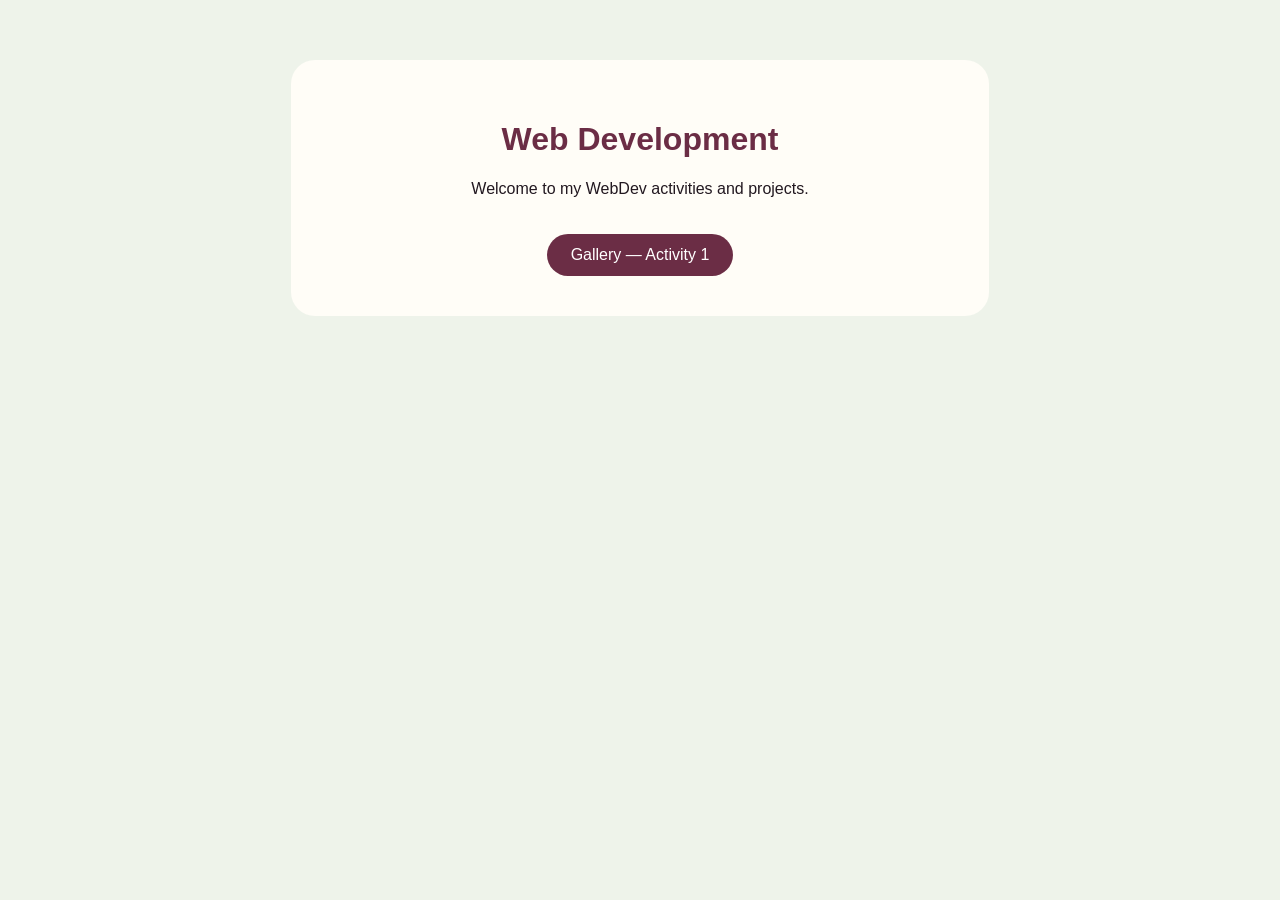
==== index.html @ afe8e435 "Add WebDev homepage" ====
<!DOCTYPE html>
<html lang="en">
<head>
  <meta charset="UTF-8">
  <meta name="viewport" content="width=device-width, initial-scale=1.0">
  <title>WebDev | Arline's Activities</title>
  <style>
    body {
      margin: 0;
      padding: 60px 20px;
      font-family: Arial, sans-serif;
      text-align: center;
      background: #eef3ea;
      color: #221820;
    }

    main {
      max-width: 650px;
      margin: auto;
      padding: 40px 24px;
      border-radius: 24px;
      background: #fffdf7;
    }

    h1 { color: #6b2d45; }

    a {
      display: inline-block;
      margin-top: 20px;
      padding: 12px 24px;
      background: #6b2d45;
      color: white;
      text-decoration: none;
      border-radius: 24px;
    }
  </style>
</head>
<body>
  <main>
    <h1>Web Development</h1>
    <p>Welcome to my WebDev activities and projects.</p>
    <a href="/WebDev/activity1/">Gallery — Activity 1</a>
  </main>
</body>
</html>
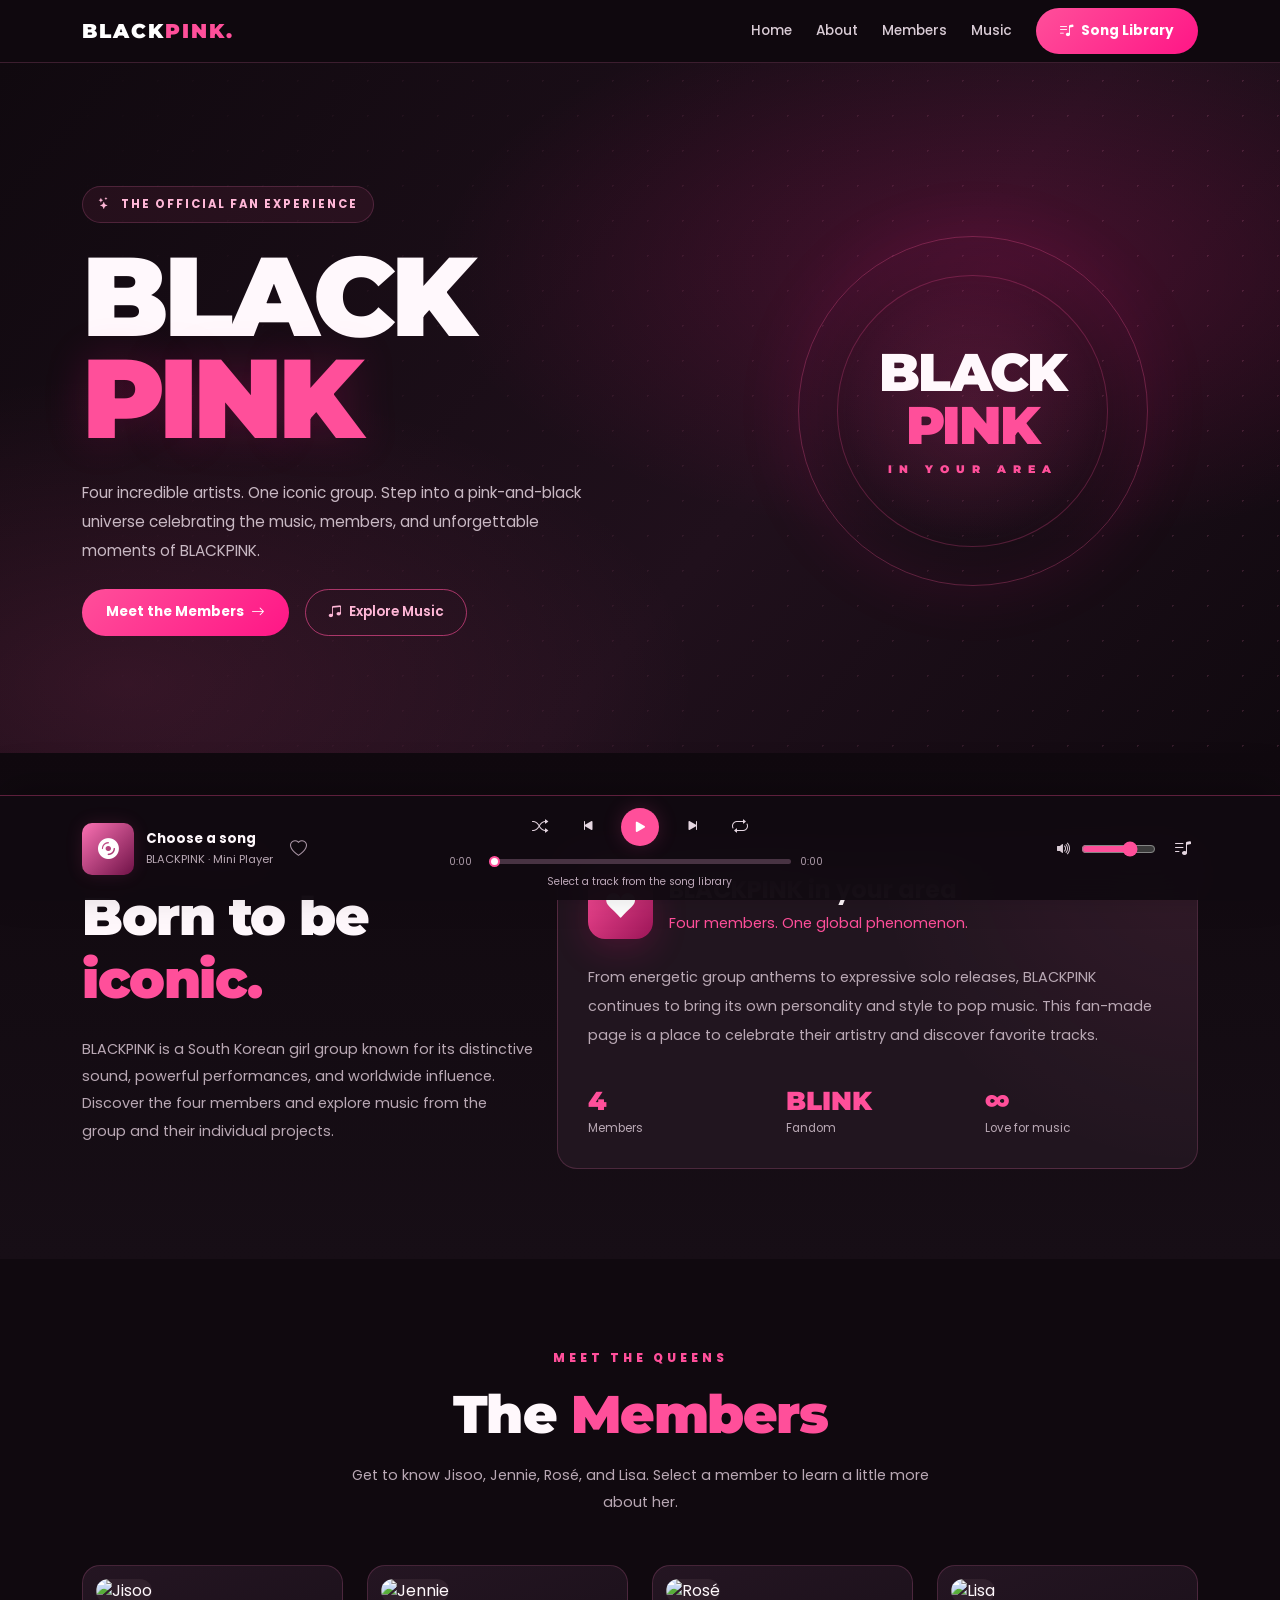
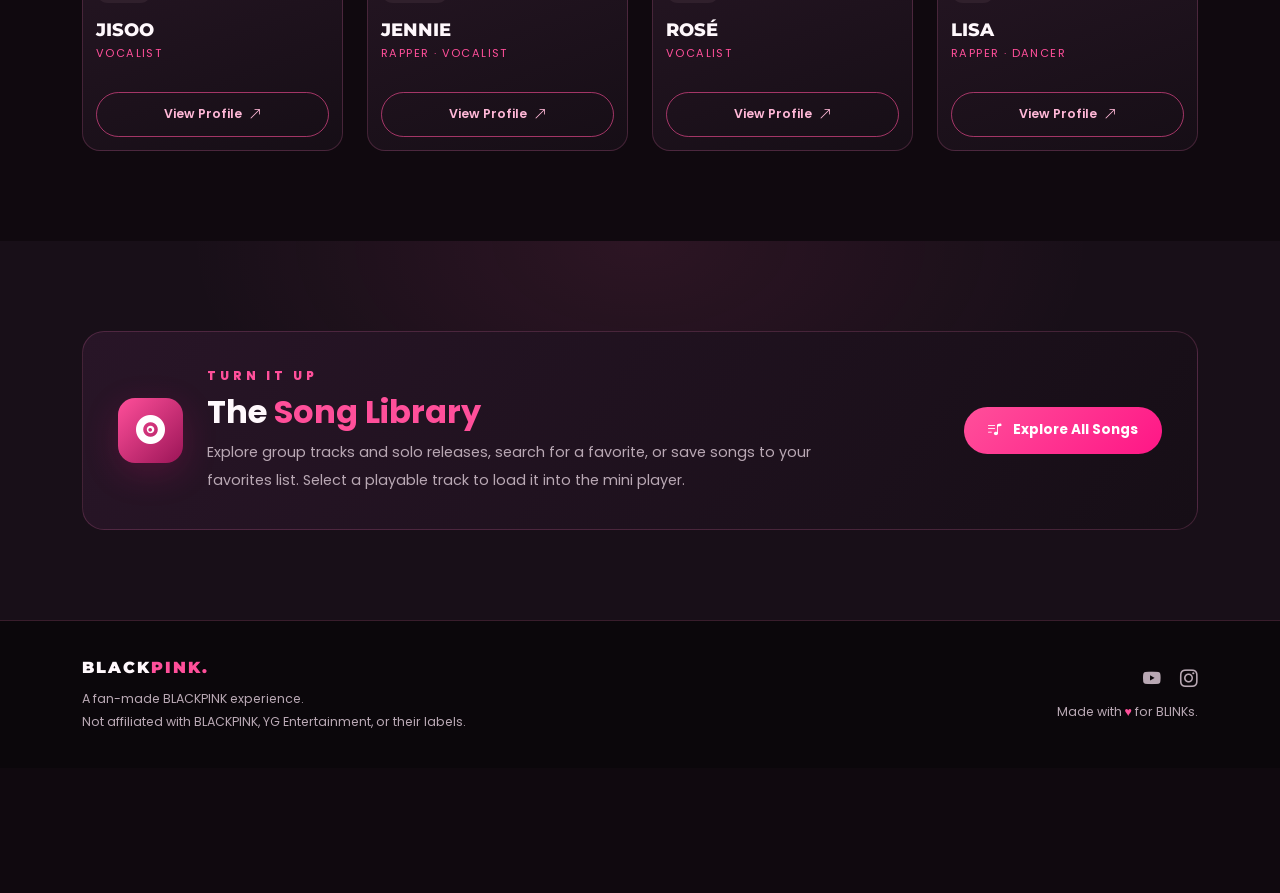
==== commit 106e6a6a: "Upgrade BLACKPINK Activity 2 webpage" ====
--- a/index.html
+++ b/index.html
@@ -3,44 +3,2359 @@
 <html lang="en">
 <head>
   <meta charset="UTF-8">
-  <meta name="viewport" content="width=device-width, initial-scale=1.0">
-  <title>WebDev | Arline's Activities</title>
+  <meta name="viewport" content="width=device-width, initial-scale=1">
+  <meta name="theme-color" content="#10090f">
+
+  <title>BLACKPINK | Born Pink Universe</title>
+
+  <!-- Bootstrap -->
+  <link
+    href="https://cdn.jsdelivr.net/npm/bootstrap@5.3.3/dist/css/bootstrap.min.css"
+    rel="stylesheet"
+  >
+
+  <!-- Bootstrap Icons -->
+  <link
+    href="https://cdn.jsdelivr.net/npm/bootstrap-icons@1.11.3/font/bootstrap-icons.min.css"
+    rel="stylesheet"
+  >
+
+  <!-- Google Fonts -->
+  <link rel="preconnect" href="https://fonts.googleapis.com">
+  <link rel="preconnect" href="https://fonts.gstatic.com" crossorigin>
+  <link
+    href="https://fonts.googleapis.com/css2?family=Montserrat:wght@400;500;600;700;800;900&family=Poppins:wght@300;400;500;600;700&display=swap"
+    rel="stylesheet"
+  >
+
   <style>
+    :root {
+      --pink: #ff4f9a;
+      --hot-pink: #ff1686;
+      --light-pink: #ffb7d7;
+      --black: #10090f;
+      --dark: #191019;
+      --card: #21151f;
+      --muted: #b9a8b4;
+      --white: #fff8fc;
+      --border: rgba(255, 125, 185, 0.19);
+    }
+
+    * {
+      box-sizing: border-box;
+    }
+
+    html {
+      scroll-behavior: smooth;
+      scroll-padding-top: 90px;
+    }
+
     body {
       margin: 0;
-      padding: 60px 20px;
-      font-family: Arial, sans-serif;
+      padding-bottom: 125px;
+      background: var(--black);
+      color: var(--white);
+      font-family: "Poppins", sans-serif;
+      overflow-x: hidden;
+    }
+
+    a {
+      color: inherit;
+      text-decoration: none;
+    }
+
+    button {
+      font-family: inherit;
+    }
+
+    .text-pink {
+      color: var(--pink) !important;
+    }
+
+    .section-label {
+      color: var(--pink);
+      font-size: .75rem;
+      font-weight: 800;
+      letter-spacing: 4px;
+      text-transform: uppercase;
+    }
+
+    .section-title {
+      font-family: "Montserrat", sans-serif;
+      font-size: clamp(2rem, 5vw, 3.3rem);
+      font-weight: 900;
+      letter-spacing: -1.5px;
+    }
+
+    .navbar {
+      background: rgba(16, 9, 15, .91);
+      border-bottom: 1px solid var(--border);
+      backdrop-filter: blur(16px);
+    }
+
+    .navbar-brand {
+      font-family: "Montserrat", sans-serif;
+      font-weight: 900;
+      letter-spacing: 2px;
+    }
+
+    .brand-pink {
+      color: var(--pink);
+    }
+
+    .navbar .nav-link {
+      color: #d9cbd5;
+      font-size: .85rem;
+      font-weight: 500;
+      transition: color .2s;
+    }
+
+    .navbar .nav-link:hover,
+    .navbar .nav-link:focus {
+      color: var(--pink);
+    }
+
+    .navbar-toggler {
+      border-color: var(--border);
+    }
+
+    .navbar-toggler:focus {
+      box-shadow: 0 0 0 .2rem rgba(255, 79, 154, .25);
+    }
+
+    .hero {
+      min-height: 690px;
+      position: relative;
+      display: flex;
+      align-items: center;
+      overflow: hidden;
+      background:
+        radial-gradient(ellipse at 78% 30%, rgba(255, 22, 134, .18), transparent 40%),
+        radial-gradient(ellipse at 10% 90%, rgba(255, 79, 154, .12), transparent 35%),
+        linear-gradient(130deg, #10090f, #20101c 60%, #10090f);
+    }
+
+    .hero::before {
+      content: "";
+      position: absolute;
+      inset: 0;
+      pointer-events: none;
+      opacity: .15;
+      background-image: radial-gradient(#ff8abc 1px, transparent 1px);
+      background-size: 35px 35px;
+      mask-image: linear-gradient(to right, transparent, black);
+    }
+
+    .hero-content {
+      position: relative;
+      z-index: 1;
+      padding-top: 70px;
+      padding-bottom: 65px;
+    }
+
+    .hero-kicker {
+      display: inline-flex;
+      align-items: center;
+      gap: 9px;
+      padding: 9px 15px;
+      margin-bottom: 23px;
+      border: 1px solid var(--border);
+      border-radius: 50px;
+      background: rgba(255, 79, 154, .08);
+      color: var(--light-pink);
+      font-size: .72rem;
+      letter-spacing: 2px;
+      font-weight: 700;
+    }
+
+    .hero h1 {
+      font-family: "Montserrat", sans-serif;
+      font-size: clamp(3.2rem, 10vw, 7rem);
+      line-height: .91;
+      letter-spacing: -5px;
+      font-weight: 900;
+      margin-bottom: 28px;
+    }
+
+    .hero h1 span {
+      color: var(--pink);
+      text-shadow: 0 0 45px rgba(255, 22, 134, .2);
+    }
+
+    .hero-description {
+      max-width: 510px;
+      color: #c8b8c3;
+      font-size: .96rem;
+      line-height: 1.9;
+    }
+
+    .btn-pink {
+      background: linear-gradient(135deg, var(--pink), var(--hot-pink));
+      color: white;
+      border: 0;
+      border-radius: 50px;
+      padding: 13px 24px;
+      font-size: .85rem;
+      font-weight: 700;
+      transition: transform .2s, box-shadow .2s;
+    }
+
+    .btn-pink:hover {
+      color: white;
+      transform: translateY(-2px);
+      box-shadow: 0 8px 25px rgba(255, 22, 134, .24);
+    }
+
+    .btn-outline-pink {
+      border: 1px solid rgba(255, 79, 154, .6);
+      color: var(--light-pink);
+      border-radius: 50px;
+      padding: 12px 22px;
+      font-size: .85rem;
+      font-weight: 600;
+    }
+
+    .btn-outline-pink:hover {
+      background: rgba(255, 79, 154, .12);
+      border-color: var(--pink);
+      color: white;
+    }
+
+    .hero-art {
+      position: relative;
+      min-height: 400px;
+      display: flex;
+      align-items: center;
+      justify-content: center;
+    }
+
+    .hero-ring {
+      width: min(350px, 80vw);
+      aspect-ratio: 1;
+      border: 1px solid rgba(255, 79, 154, .3);
+      border-radius: 50%;
+      display: flex;
+      align-items: center;
+      justify-content: center;
+      box-shadow:
+        0 0 70px rgba(255, 22, 134, .09),
+        inset 0 0 60px rgba(255, 22, 134, .05);
+      animation: ringGlow 4s ease-in-out infinite alternate;
+    }
+
+    .hero-ring-inner {
+      width: 78%;
+      aspect-ratio: 1;
+      border: 1px solid rgba(255, 79, 154, .25);
+      border-radius: 50%;
+      display: flex;
+      align-items: center;
+      justify-content: center;
+      background: radial-gradient(circle, rgba(255, 79, 154, .12), transparent 68%);
+    }
+
+    .hero-logo {
+      font-family: "Montserrat", sans-serif;
       text-align: center;
-      background: #eef3ea;
-      color: #221820;
-    }
-
-    main {
-      max-width: 650px;
-      margin: auto;
-      padding: 40px 24px;
-      border-radius: 24px;
-      background: #fffdf7;
-    }
-
-    h1 { color: #6b2d45; }
-
-    a {
-      display: inline-block;
-      margin-top: 20px;
-      padding: 12px 24px;
-      background: #6b2d45;
+      font-size: clamp(2rem, 5vw, 3.3rem);
+      font-weight: 900;
+      letter-spacing: -2px;
+      line-height: 1;
+    }
+
+    .hero-logo small {
+      display: block;
+      margin-top: 12px;
+      color: var(--pink);
+      font-size: .7rem;
+      letter-spacing: 7px;
+    }
+
+    @keyframes ringGlow {
+      from {
+        transform: scale(.98);
+        box-shadow: 0 0 35px rgba(255, 22, 134, .06);
+      }
+      to {
+        transform: scale(1.02);
+        box-shadow: 0 0 80px rgba(255, 22, 134, .15);
+      }
+    }
+
+    section {
+      padding: 90px 0;
+    }
+
+    .section-intro {
+      max-width: 620px;
+      color: var(--muted);
+      line-height: 1.9;
+      font-size: .9rem;
+    }
+
+    .about-section {
+      background: linear-gradient(180deg, #10090f, #170e16);
+    }
+
+    .about-panel {
+      height: 100%;
+      padding: 30px;
+      border-radius: 20px;
+      border: 1px solid var(--border);
+      background:
+        radial-gradient(circle at top right, rgba(255, 79, 154, .08), transparent 45%),
+        var(--card);
+    }
+
+    .about-panel p {
+      color: var(--muted);
+      font-size: .9rem;
+      line-height: 2;
+    }
+
+    .stat-number {
+      font-family: "Montserrat", sans-serif;
+      font-size: 1.6rem;
+      font-weight: 900;
+      color: var(--pink);
+    }
+
+    .stat-label {
+      color: var(--muted);
+      font-size: .73rem;
+    }
+
+    .members-section {
+      background: #10090f;
+    }
+
+    .member-card {
+      position: relative;
+      height: 100%;
+      padding: 13px;
+      border-radius: 18px;
+      border: 1px solid var(--border);
+      background: linear-gradient(160deg, #241522, #160e16);
+      transition: transform .25s, border-color .25s, box-shadow .25s;
+      overflow: hidden;
+    }
+
+    .member-card:hover {
+      transform: translateY(-7px);
+      border-color: rgba(255, 79, 154, .65);
+      box-shadow: 0 15px 35px rgba(0, 0, 0, .22);
+    }
+
+    .member-photo {
+      width: 100%;
+      aspect-ratio: 4 / 5;
+      object-fit: cover;
+      object-position: center top;
+      border-radius: 12px;
+      background: #30202c;
+    }
+
+    .member-name {
+      margin: 16px 0 4px;
+      font-family: "Montserrat", sans-serif;
+      font-size: 1.1rem;
+      font-weight: 800;
+    }
+
+    .member-role {
+      color: var(--pink);
+      font-size: .7rem;
+      letter-spacing: 1.4px;
+      text-transform: uppercase;
+    }
+
+    .member-card .btn {
+      width: 100%;
+      margin-top: 15px;
+      font-size: .78rem;
+    }
+
+    .songs-section {
+      background:
+        radial-gradient(ellipse at 50% 0%, rgba(255, 79, 154, .09), transparent 50%),
+        #180f18;
+    }
+
+    .song-feature {
+      padding: 35px;
+      border-radius: 22px;
+      border: 1px solid var(--border);
+      background: linear-gradient(125deg, #281527, #160e16);
+    }
+
+    .song-feature-icon {
+      width: 65px;
+      height: 65px;
+      display: grid;
+      place-items: center;
+      border-radius: 17px;
       color: white;
-      text-decoration: none;
-      border-radius: 24px;
+      font-size: 1.8rem;
+      background: linear-gradient(135deg, var(--pink), #9b1557);
+      box-shadow: 0 10px 35px rgba(255, 22, 134, .18);
+    }
+
+    .modal-content {
+      background: #170f17;
+      color: var(--white);
+      border: 1px solid var(--border);
+      border-radius: 18px;
+      overflow: hidden;
+    }
+
+    .modal-header,
+    .modal-footer {
+      border-color: var(--border);
+    }
+
+    .btn-close {
+      filter: invert(1);
+    }
+
+    .form-control,
+    .form-select {
+      background-color: #241724;
+      color: var(--white);
+      border-color: var(--border);
+    }
+
+    .form-control:focus,
+    .form-select:focus {
+      background-color: #241724;
+      color: white;
+      border-color: var(--pink);
+      box-shadow: 0 0 0 .2rem rgba(255, 79, 154, .13);
+    }
+
+    .form-control::placeholder {
+      color: #a993a5;
+    }
+
+    .form-select option {
+      background: #241724;
+      color: white;
+    }
+
+    .filter-btn {
+      padding: 8px 14px;
+      border: 1px solid var(--border);
+      border-radius: 30px;
+      background: #211521;
+      color: #d9cbd5;
+      font-size: .75rem;
+      white-space: nowrap;
+    }
+
+    .filter-btn:hover,
+    .filter-btn.active {
+      background: var(--pink);
+      color: white;
+      border-color: var(--pink);
+    }
+
+    .song-row {
+      display: flex;
+      align-items: center;
+      gap: 13px;
+      padding: 12px;
+      margin-bottom: 9px;
+      border: 1px solid transparent;
+      border-radius: 13px;
+      background: #211521;
+      transition: border-color .2s, background .2s;
+    }
+
+    .song-row:hover,
+    .song-row.playing {
+      border-color: rgba(255, 79, 154, .48);
+      background: #2a1929;
+    }
+
+    .song-cover {
+      width: 51px;
+      height: 51px;
+      flex-shrink: 0;
+      display: grid;
+      place-items: center;
+      border-radius: 10px;
+      background: linear-gradient(135deg, #4c1736, #e73585);
+      color: white;
+      font-size: 1.2rem;
+    }
+
+    .song-info {
+      min-width: 0;
+      flex: 1;
+    }
+
+    .song-info h6 {
+      margin: 0 0 4px;
+      font-size: .86rem;
+      font-weight: 700;
+      overflow-wrap: anywhere;
+    }
+
+    .song-info p {
+      margin: 0;
+      color: var(--muted);
+      font-size: .7rem;
+    }
+
+    .song-action {
+      width: 37px;
+      height: 37px;
+      flex-shrink: 0;
+      border: 1px solid var(--border);
+      border-radius: 50%;
+      color: var(--pink);
+      background: transparent;
+    }
+
+    .song-action:hover {
+      background: rgba(255, 79, 154, .13);
+    }
+
+    /* MINI MUSIC PLAYER */
+
+    .mini-player {
+      position: fixed;
+      z-index: 1035;
+      bottom: 0;
+      left: 0;
+      right: 0;
+      padding: 12px 0 10px;
+      background: rgba(17, 10, 17, .96);
+      border-top: 1px solid rgba(255, 79, 154, .32);
+      backdrop-filter: blur(22px);
+      box-shadow: 0 -12px 40px rgba(0, 0, 0, .23);
+    }
+
+    .player-inner {
+      display: grid;
+      grid-template-columns: minmax(0, 1fr) minmax(170px, 1.1fr) minmax(0, 1fr);
+      gap: 20px;
+      align-items: center;
+    }
+
+    .player-track {
+      display: flex;
+      align-items: center;
+      gap: 12px;
+      min-width: 0;
+    }
+
+    .player-art {
+      width: 52px;
+      height: 52px;
+      flex-shrink: 0;
+      display: grid;
+      place-items: center;
+      border-radius: 10px;
+      overflow: hidden;
+      color: white;
+      font-size: 1.3rem;
+      background: linear-gradient(135deg, #fa72b3, #6f1247);
+      box-shadow: 0 0 18px rgba(255, 79, 154, .12);
+    }
+
+    .player-art img {
+      width: 100%;
+      height: 100%;
+      object-fit: cover;
+    }
+
+    .player-track-info {
+      min-width: 0;
+    }
+
+    .player-track-info h6 {
+      margin: 0 0 4px;
+      font-size: .83rem;
+      font-weight: 700;
+      white-space: nowrap;
+      overflow: hidden;
+      text-overflow: ellipsis;
+    }
+
+    .player-track-info p {
+      margin: 0;
+      color: var(--muted);
+      font-size: .7rem;
+      white-space: nowrap;
+      overflow: hidden;
+      text-overflow: ellipsis;
+    }
+
+    .player-heart {
+      border: 0;
+      background: transparent;
+      color: #a995a5;
+      padding: 5px;
+      font-size: 1.05rem;
+    }
+
+    .player-heart.active {
+      color: var(--pink);
+    }
+
+    .player-center {
+      width: 100%;
+      min-width: 0;
+    }
+
+    .player-controls {
+      display: flex;
+      align-items: center;
+      justify-content: center;
+      gap: 18px;
+      margin-bottom: 8px;
+    }
+
+    .control-btn {
+      display: grid;
+      place-items: center;
+      padding: 0;
+      width: 30px;
+      height: 30px;
+      border: 0;
+      background: transparent;
+      color: #e5d6e1;
+      font-size: 1rem;
+    }
+
+    .control-btn:hover,
+    .control-btn.active {
+      color: var(--pink);
+    }
+
+    .play-btn {
+      width: 38px;
+      height: 38px;
+      border-radius: 50%;
+      background: var(--pink);
+      color: white;
+      font-size: 1.15rem;
+      box-shadow: 0 0 20px rgba(255, 79, 154, .18);
+    }
+
+    .play-btn:hover {
+      background: var(--hot-pink);
+      color: white;
+      transform: scale(1.05);
+    }
+
+    .player-progress {
+      display: flex;
+      align-items: center;
+      gap: 9px;
+    }
+
+    .time-label {
+      min-width: 31px;
+      color: #ad9ba9;
+      font-size: .63rem;
+      font-variant-numeric: tabular-nums;
+    }
+
+    .progress-range {
+      --range-progress: 0%;
+      width: 100%;
+      height: 5px;
+      appearance: none;
+      -webkit-appearance: none;
+      border-radius: 10px;
+      outline: none;
+      cursor: pointer;
+      background: linear-gradient(
+        to right,
+        var(--pink) 0%,
+        var(--pink) var(--range-progress),
+        #483343 var(--range-progress),
+        #483343 100%
+      );
+    }
+
+    .progress-range::-webkit-slider-thumb {
+      appearance: none;
+      -webkit-appearance: none;
+      width: 11px;
+      height: 11px;
+      border-radius: 50%;
+      background: white;
+      border: 2px solid var(--pink);
+    }
+
+    .progress-range::-moz-range-thumb {
+      width: 9px;
+      height: 9px;
+      border-radius: 50%;
+      background: white;
+      border: 2px solid var(--pink);
+    }
+
+    .player-extra {
+      display: flex;
+      align-items: center;
+      justify-content: flex-end;
+      gap: 12px;
+    }
+
+    .volume-control {
+      display: flex;
+      align-items: center;
+      gap: 9px;
+      max-width: 150px;
+    }
+
+    .volume-control i {
+      color: #d9cbd5;
+    }
+
+    .volume-range {
+      width: 75px;
+      accent-color: var(--pink);
+      cursor: pointer;
+    }
+
+    .player-status {
+      display: block;
+      margin-top: 5px;
+      color: #bca7b8;
+      font-size: .65rem;
+      text-align: center;
+    }
+
+    .footer {
+      padding: 35px 0;
+      background: #0b070b;
+      border-top: 1px solid var(--border);
+    }
+
+    .footer p {
+      margin: 0;
+      color: var(--muted);
+      font-size: .78rem;
+      line-height: 1.8;
+    }
+
+    .footer-socials a {
+      color: var(--muted);
+      margin-left: 14px;
+      font-size: 1.1rem;
+    }
+
+    .footer-socials a:hover {
+      color: var(--pink);
+    }
+
+    .back-to-top {
+      position: fixed;
+      right: 20px;
+      bottom: 145px;
+      z-index: 1020;
+      width: 42px;
+      height: 42px;
+      border-radius: 50%;
+      border: 1px solid var(--border);
+      background: #281525;
+      color: var(--pink);
+      display: none;
+      place-items: center;
+    }
+
+    .back-to-top.visible {
+      display: grid;
+    }
+
+    .empty-state {
+      padding: 30px 10px;
+      color: var(--muted);
+      text-align: center;
+    }
+
+    @media (max-width: 767.98px) {
+      body {
+        padding-bottom: 158px;
+      }
+
+      .hero {
+        min-height: auto;
+      }
+
+      .hero h1 {
+        letter-spacing: -2px;
+      }
+
+      .hero-art {
+        min-height: 280px;
+      }
+
+      section {
+        padding: 65px 0;
+      }
+
+      .song-feature {
+        padding: 24px;
+      }
+
+      .player-inner {
+        grid-template-columns: minmax(0, 1fr) auto;
+        gap: 8px 12px;
+      }
+
+      .player-track {
+        grid-column: 1;
+        grid-row: 1;
+      }
+
+      .player-center {
+        grid-column: 1 / -1;
+        grid-row: 2;
+      }
+
+      .player-extra {
+        grid-column: 2;
+        grid-row: 1;
+      }
+
+      .player-art {
+        width: 43px;
+        height: 43px;
+      }
+
+      .player-track-info h6 {
+        font-size: .76rem;
+      }
+
+      .player-track-info p {
+        font-size: .65rem;
+      }
+
+      .player-controls {
+        gap: 14px;
+        margin-bottom: 5px;
+      }
+
+      .play-btn {
+        width: 34px;
+        height: 34px;
+      }
+
+      .volume-control {
+        display: none;
+      }
+
+      .mini-player {
+        padding: 9px 0 8px;
+      }
+
+      .back-to-top {
+        bottom: 172px;
+      }
+    }
+
+    @media (max-width: 380px) {
+      .player-extra {
+        gap: 5px;
+      }
+
+      .player-controls {
+        gap: 9px;
+      }
+
+      .player-track {
+        gap: 8px;
+      }
+
+      .control-btn {
+        width: 27px;
+      }
+
+      .player-heart {
+        font-size: .9rem;
+      }
+    }
+
+    @media (prefers-reduced-motion: reduce) {
+      *,
+      *::before,
+      *::after {
+        scroll-behavior: auto !important;
+        animation-duration: .01ms !important;
+        transition-duration: .01ms !important;
+      }
     }
   </style>
 </head>
+
 <body>
-  <main>
-    <h1>Web Development</h1>
-    <p>Welcome to my WebDev activities and projects.</p>
-    <a href="/WebDev/activity1/">Gallery — Activity 1</a>
-  </main>
+
+  <!-- NAVIGATION -->
+  <nav class="navbar navbar-expand-lg navbar-dark sticky-top">
+    <div class="container">
+      <a class="navbar-brand" href="#home">
+        BLACK<span class="brand-pink">PINK</span><span class="text-pink">.</span>
+      </a>
+
+      <button
+        class="navbar-toggler"
+        type="button"
+        data-bs-toggle="collapse"
+        data-bs-target="#mainNavbar"
+        aria-controls="mainNavbar"
+        aria-expanded="false"
+        aria-label="Toggle navigation"
+      >
+        <span class="navbar-toggler-icon"></span>
+      </button>
+
+      <div class="collapse navbar-collapse" id="mainNavbar">
+        <ul class="navbar-nav ms-auto align-items-lg-center gap-lg-2">
+          <li class="nav-item">
+            <a class="nav-link" href="#home">Home</a>
+          </li>
+          <li class="nav-item">
+            <a class="nav-link" href="#about">About</a>
+          </li>
+          <li class="nav-item">
+            <a class="nav-link" href="#members">Members</a>
+          </li>
+          <li class="nav-item">
+            <a class="nav-link" href="#songs">Music</a>
+          </li>
+          <li class="nav-item ms-lg-2">
+            <button
+              class="btn btn-pink btn-sm"
+              type="button"
+              data-bs-toggle="modal"
+              data-bs-target="#songsModal"
+            >
+              <i class="bi bi-music-note-list me-1"></i>
+              Song Library
+            </button>
+          </li>
+        </ul>
+      </div>
+    </div>
+  </nav>
+
+  <!-- HERO -->
+  <header class="hero" id="home">
+    <div class="container hero-content">
+      <div class="row align-items-center g-4">
+        <div class="col-lg-7">
+          <div class="hero-kicker">
+            <i class="bi bi-stars"></i>
+            <span>THE OFFICIAL FAN EXPERIENCE</span>
+          </div>
+
+          <h1>
+            BLACK<br>
+            <span>PINK</span>
+          </h1>
+
+          <p class="hero-description">
+            Four incredible artists. One iconic group.
+            Step into a pink-and-black universe celebrating the music,
+            members, and unforgettable moments of BLACKPINK.
+          </p>
+
+          <div class="d-flex flex-wrap gap-3 mt-4">
+            <a href="#members" class="btn btn-pink">
+              Meet the Members <i class="bi bi-arrow-right ms-1"></i>
+            </a>
+
+            <button
+              class="btn btn-outline-pink"
+              type="button"
+              data-bs-toggle="modal"
+              data-bs-target="#songsModal"
+            >
+              <i class="bi bi-music-note-beamed me-1"></i>
+              Explore Music
+            </button>
+          </div>
+        </div>
+
+        <div class="col-lg-5">
+          <div class="hero-art">
+            <div class="hero-ring">
+              <div class="hero-ring-inner">
+                <div class="hero-logo">
+                  BLACK<br><span class="text-pink">PINK</span>
+                  <small>IN YOUR AREA</small>
+                </div>
+              </div>
+            </div>
+          </div>
+        </div>
+      </div>
+    </div>
+  </header>
+
+  <!-- ABOUT -->
+  <section class="about-section" id="about">
+    <div class="container">
+      <div class="row align-items-center g-4">
+        <div class="col-lg-5">
+          <p class="section-label mb-3">Beyond the music</p>
+          <h2 class="section-title mb-4">
+            Born to be<br><span class="text-pink">iconic.</span>
+          </h2>
+
+          <p class="section-intro">
+            BLACKPINK is a South Korean girl group known for its distinctive
+            sound, powerful performances, and worldwide influence.
+            Discover the four members and explore music from the group
+            and their individual projects.
+          </p>
+        </div>
+
+        <div class="col-lg-7">
+          <div class="about-panel">
+            <div class="d-flex align-items-center gap-3 mb-4">
+              <div class="song-feature-icon">
+                <i class="bi bi-suit-heart-fill"></i>
+              </div>
+              <div>
+                <h4 class="fw-bold mb-1">BLACKPINK in your area</h4>
+                <p class="mb-0 text-pink small">Four members. One global phenomenon.</p>
+              </div>
+            </div>
+
+            <p>
+              From energetic group anthems to expressive solo releases,
+              BLACKPINK continues to bring its own personality and style
+              to pop music. This fan-made page is a place to celebrate
+              their artistry and discover favorite tracks.
+            </p>
+
+            <div class="row g-3 mt-2">
+              <div class="col-4">
+                <div class="stat-number">4</div>
+                <div class="stat-label">Members</div>
+              </div>
+              <div class="col-4">
+                <div class="stat-number">BLINK</div>
+                <div class="stat-label">Fandom</div>
+              </div>
+              <div class="col-4">
+                <div class="stat-number">∞</div>
+                <div class="stat-label">Love for music</div>
+              </div>
+            </div>
+          </div>
+        </div>
+      </div>
+    </div>
+  </section>
+
+  <!-- MEMBERS -->
+  <section class="members-section" id="members">
+    <div class="container">
+      <div class="text-center mb-5">
+        <p class="section-label mb-3">Meet the queens</p>
+        <h2 class="section-title">The <span class="text-pink">Members</span></h2>
+        <p class="section-intro mx-auto mt-3">
+          Get to know Jisoo, Jennie, Rosé, and Lisa.
+          Select a member to learn a little more about her.
+        </p>
+      </div>
+
+      <div class="row g-4">
+        <!-- JISOO -->
+        <div class="col-6 col-lg-3">
+          <article class="member-card">
+            <img
+              class="member-photo"
+              src="assets/jisoo.jpg"
+              alt="Jisoo"
+              loading="lazy"
+            >
+            <h3 class="member-name">JISOO</h3>
+            <p class="member-role">Vocalist</p>
+            <button
+              class="btn btn-outline-pink"
+              type="button"
+              data-member="jisoo"
+            >
+              View Profile <i class="bi bi-arrow-up-right ms-1"></i>
+            </button>
+          </article>
+        </div>
+
+        <!-- JENNIE -->
+        <div class="col-6 col-lg-3">
+          <article class="member-card">
+            <img
+              class="member-photo"
+              src="assets/jennie.jpg"
+              alt="Jennie"
+              loading="lazy"
+            >
+            <h3 class="member-name">JENNIE</h3>
+            <p class="member-role">Rapper · Vocalist</p>
+            <button
+              class="btn btn-outline-pink"
+              type="button"
+              data-member="jennie"
+            >
+              View Profile <i class="bi bi-arrow-up-right ms-1"></i>
+            </button>
+          </article>
+        </div>
+
+        <!-- ROSÉ -->
+        <div class="col-6 col-lg-3">
+          <article class="member-card">
+            <img
+              class="member-photo"
+              src="assets/rose.jpg"
+              alt="Rosé"
+              loading="lazy"
+            >
+            <h3 class="member-name">ROSÉ</h3>
+            <p class="member-role">Vocalist</p>
+            <button
+              class="btn btn-outline-pink"
+              type="button"
+              data-member="rose"
+            >
+              View Profile <i class="bi bi-arrow-up-right ms-1"></i>
+            </button>
+          </article>
+        </div>
+
+        <!-- LISA -->
+        <div class="col-6 col-lg-3">
+          <article class="member-card">
+            <img
+              class="member-photo"
+              src="assets/lisa.png"
+              alt="Lisa"
+              loading="lazy"
+            >
+            <h3 class="member-name">LISA</h3>
+            <p class="member-role">Rapper · Dancer</p>
+            <button
+              class="btn btn-outline-pink"
+              type="button"
+              data-member="lisa"
+            >
+              View Profile <i class="bi bi-arrow-up-right ms-1"></i>
+            </button>
+          </article>
+        </div>
+      </div>
+    </div>
+  </section>
+
+  <!-- MUSIC LIBRARY INTRO -->
+  <section class="songs-section" id="songs">
+    <div class="container">
+      <div class="song-feature">
+        <div class="row align-items-center g-4">
+          <div class="col-md-auto">
+            <div class="song-feature-icon">
+              <i class="bi bi-vinyl-fill"></i>
+            </div>
+          </div>
+
+          <div class="col">
+            <p class="section-label mb-2">Turn it up</p>
+            <h2 class="h2 fw-bold mb-2">
+              The <span class="text-pink">Song Library</span>
+            </h2>
+            <p class="section-intro mb-0">
+              Explore group tracks and solo releases, search for a favorite,
+              or save songs to your favorites list.
+              Select a playable track to load it into the mini player.
+            </p>
+          </div>
+
+          <div class="col-md-auto">
+            <button
+              class="btn btn-pink"
+              type="button"
+              data-bs-toggle="modal"
+              data-bs-target="#songsModal"
+            >
+              <i class="bi bi-music-note-list me-2"></i>
+              Explore All Songs
+            </button>
+          </div>
+        </div>
+      </div>
+    </div>
+  </section>
+
+  <!-- FOOTER -->
+  <footer class="footer">
+    <div class="container">
+      <div class="row align-items-center g-3">
+        <div class="col-md">
+          <a class="navbar-brand" href="#home">
+            BLACK<span class="brand-pink">PINK</span><span class="text-pink">.</span>
+          </a>
+          <p class="mt-2">
+            A fan-made BLACKPINK experience.<br>
+            Not affiliated with BLACKPINK, YG Entertainment, or their labels.
+          </p>
+        </div>
+
+        <div class="col-md-auto text-md-end">
+          <div class="footer-socials mb-2">
+            <a href="https://www.youtube.com/@BLACKPINK" target="_blank"
+               rel="noopener noreferrer" aria-label="BLACKPINK YouTube">
+              <i class="bi bi-youtube"></i>
+            </a>
+            <a href="https://www.instagram.com/blackpinkofficial/"
+               target="_blank" rel="noopener noreferrer"
+               aria-label="BLACKPINK Instagram">
+              <i class="bi bi-instagram"></i>
+            </a>
+          </div>
+          <p>Made with <span class="text-pink">♥</span> for BLINKs.</p>
+        </div>
+      </div>
+    </div>
+  </footer>
+
+  <!-- MEMBER PROFILE MODAL -->
+  <div
+    class="modal fade"
+    id="memberModal"
+    tabindex="-1"
+    aria-labelledby="memberModalTitle"
+    aria-hidden="true"
+  >
+    <div class="modal-dialog modal-dialog-centered">
+      <div class="modal-content">
+        <div class="modal-header">
+          <h5 class="modal-title fw-bold" id="memberModalTitle">Member Profile</h5>
+          <button
+            type="button"
+            class="btn-close"
+            data-bs-dismiss="modal"
+            aria-label="Close"
+          ></button>
+        </div>
+
+        <div class="modal-body">
+          <div class="row align-items-center g-3">
+            <div class="col-5">
+              <img
+                id="profileImage"
+                src="assets/jisoo.jpg"
+                alt=""
+                class="img-fluid rounded-3"
+              >
+            </div>
+            <div class="col-7">
+              <p class="section-label mb-2" id="profileRole"></p>
+              <h3 class="fw-bold" id="profileName"></h3>
+              <p class="text-secondary small" id="profileDescription"></p>
+            </div>
+          </div>
+        </div>
+
+        <div class="modal-footer">
+          <button
+            type="button"
+            class="btn btn-outline-pink"
+            data-bs-dismiss="modal"
+          >Close</button>
+        </div>
+      </div>
+    </div>
+  </div>
+
+  <!-- SONG LIBRARY MODAL -->
+  <div
+    class="modal fade"
+    id="songsModal"
+    tabindex="-1"
+    aria-labelledby="songsModalTitle"
+    aria-hidden="true"
+  >
+    <div class="modal-dialog modal-dialog-centered modal-dialog-scrollable modal-lg">
+      <div class="modal-content">
+        <div class="modal-header">
+          <div>
+            <p class="section-label mb-1">Your music collection</p>
+            <h5 class="modal-title fw-bold" id="songsModalTitle">
+              BLACK<span class="text-pink">PINK</span> Songs
+            </h5>
+          </div>
+
+          <button
+            type="button"
+            class="btn-close"
+            data-bs-dismiss="modal"
+            aria-label="Close"
+          ></button>
+        </div>
+
+        <div class="modal-body">
+          <label for="songSearch" class="visually-hidden">Search songs</label>
+          <div class="input-group mb-3">
+            <span class="input-group-text bg-transparent text-pink"
+                  style="border-color: var(--border)">
+              <i class="bi bi-search"></i>
+            </span>
+            <input
+              type="search"
+              id="songSearch"
+              class="form-control"
+              placeholder="Search songs or artists..."
+              autocomplete="off"
+            >
+          </div>
+
+          <div class="d-flex gap-2 flex-wrap mb-4" id="songFilters">
+            <button class="filter-btn active" data-filter="all">All Songs</button>
+            <button class="filter-btn" data-filter="group">BLACKPINK</button>
+            <button class="filter-btn" data-filter="jennie">Jennie</button>
+            <button class="filter-btn" data-filter="jisoo">Jisoo</button>
+            <button class="filter-btn" data-filter="rose">Rosé</button>
+            <button class="filter-btn" data-filter="lisa">Lisa</button>
+            <button class="filter-btn" data-filter="favorites">
+              <i class="bi bi-heart-fill me-1"></i>Favorites
+            </button>
+          </div>
+
+          <div id="songList" aria-live="polite"></div>
+
+          <p class="small mt-3 mb-0" style="color: var(--muted)">
+            <i class="bi bi-info-circle me-1"></i>
+            Songs without an audio file can still be explored, but cannot be
+            played until you add an authorized audio file.
+          </p>
+        </div>
+
+        <div class="modal-footer justify-content-between">
+          <span class="small" style="color: var(--muted)" id="songCount"></span>
+          <button
+            type="button"
+            class="btn btn-outline-pink"
+            data-bs-dismiss="modal"
+          >Done</button>
+        </div>
+      </div>
+    </div>
+  </div>
+
+  <!-- MINI MUSIC PLAYER -->
+  <div class="mini-player" id="miniPlayer">
+    <div class="container">
+      <div class="player-inner">
+
+        <!-- Current track -->
+        <div class="player-track">
+          <div class="player-art" id="playerArt">
+            <i class="bi bi-disc-fill"></i>
+          </div>
+
+          <div class="player-track-info">
+            <h6 id="playerTitle">Choose a song</h6>
+            <p id="playerArtist">BLACKPINK · Mini Player</p>
+          </div>
+
+          <button
+            class="player-heart"
+            id="playerFavorite"
+            type="button"
+            aria-label="Add current song to favorites"
+            title="Toggle favorite"
+          >
+            <i class="bi bi-heart"></i>
+          </button>
+        </div>
+
+        <!-- Playback controls -->
+        <div class="player-center">
+          <div class="player-controls">
+            <button
+              class="control-btn"
+              id="shuffleBtn"
+              type="button"
+              title="Shuffle"
+              aria-label="Toggle shuffle"
+              aria-pressed="false"
+            >
+              <i class="bi bi-shuffle"></i>
+            </button>
+
+            <button
+              class="control-btn"
+              id="previousBtn"
+              type="button"
+              title="Previous track"
+              aria-label="Previous track"
+            >
+              <i class="bi bi-skip-start-fill"></i>
+            </button>
+
+            <button
+              class="control-btn play-btn"
+              id="playPauseBtn"
+              type="button"
+              aria-label="Play"
+              title="Play or pause"
+            >
+              <i class="bi bi-play-fill"></i>
+            </button>
+
+            <button
+              class="control-btn"
+              id="nextBtn"
+              type="button"
+              title="Next track"
+              aria-label="Next track"
+            >
+              <i class="bi bi-skip-end-fill"></i>
+            </button>
+
+            <button
+              class="control-btn"
+              id="repeatBtn"
+              type="button"
+              title="Repeat off"
+              aria-label="Toggle repeat"
+              aria-pressed="false"
+            >
+              <i class="bi bi-repeat"></i>
+            </button>
+          </div>
+
+          <div class="player-progress">
+            <span class="time-label" id="currentTime">0:00</span>
+            <input
+              type="range"
+              class="progress-range"
+              id="progressBar"
+              min="0"
+              max="100"
+              value="0"
+              step="0.1"
+              aria-label="Seek through song"
+            >
+            <span class="time-label" id="duration">0:00</span>
+          </div>
+
+          <span class="player-status" id="playerStatus" role="status">
+            Select a track from the song library
+          </span>
+        </div>
+
+        <!-- Volume -->
+        <div class="player-extra">
+          <div class="volume-control">
+            <i class="bi bi-volume-up-fill" id="volumeIcon"></i>
+            <input
+              type="range"
+              class="volume-range"
+              id="volumeBar"
+              min="0"
+              max="1"
+              value="0.7"
+              step="0.05"
+              aria-label="Volume"
+            >
+          </div>
+
+          <button
+            class="control-btn"
+            type="button"
+            id="openLibraryBtn"
+            title="Open song library"
+            aria-label="Open song library"
+          >
+            <i class="bi bi-music-note-list"></i>
+          </button>
+        </div>
+
+      </div>
+    </div>
+  </div>
+
+  <!-- Hidden audio element controlled by JavaScript -->
+  <audio id="audioPlayer" preload="metadata"></audio>
+
+  <!-- Back to top -->
+  <button
+    class="back-to-top"
+    id="backToTop"
+    type="button"
+    aria-label="Back to top"
+    title="Back to top"
+  >
+    <i class="bi bi-arrow-up"></i>
+  </button>
+
+  <script src="https://cdn.jsdelivr.net/npm/bootstrap@5.3.3/dist/js/bootstrap.bundle.min.js"></script>
+
+  <script>
+    /*
+      MINI PLAYER SETUP
+      -----------------
+      Put audio files that you have permission to use inside:
+      WebDev/activity2/assets/audio/
+
+      Example:
+      assets/audio/sample-track.mp3
+
+      Set the matching song's audio property below.
+      Keep audio: "" if you don't have an authorized audio file.
+    */
+
+    const songs = [
+      {
+        id: 1,
+        title: "DDU-DU DDU-DU",
+        artist: "BLACKPINK",
+        category: "group",
+        year: 2018,
+        audio: "",
+        cover: ""
+      },
+      {
+        id: 2,
+        title: "Kill This Love",
+        artist: "BLACKPINK",
+        category: "group",
+        year: 2019,
+        audio: "",
+        cover: ""
+      },
+      {
+        id: 3,
+        title: "How You Like That",
+        artist: "BLACKPINK",
+        category: "group",
+        year: 2020,
+        audio: "",
+        cover: ""
+      },
+      {
+        id: 4,
+        title: "Lovesick Girls",
+        artist: "BLACKPINK",
+        category: "group",
+        year: 2020,
+        audio: "",
+        cover: ""
+      },
+      {
+        id: 5,
+        title: "Pink Venom",
+        artist: "BLACKPINK",
+        category: "group",
+        year: 2022,
+        audio: "",
+        cover: ""
+      },
+      {
+        id: 6,
+        title: "Shut Down",
+        artist: "BLACKPINK",
+        category: "group",
+        year: 2022,
+        audio: "",
+        cover: ""
+      },
+      {
+        id: 7,
+        title: "Boombayah",
+        artist: "BLACKPINK",
+        category: "group",
+        year: 2016,
+        audio: "",
+        cover: ""
+      },
+      {
+        id: 8,
+        title: "Whistle",
+        artist: "BLACKPINK",
+        category: "group",
+        year: 2016,
+        audio: "",
+        cover: ""
+      },
+      {
+        id: 9,
+        title: "Playing with Fire",
+        artist: "BLACKPINK",
+        category: "group",
+        year: 2016,
+        audio: "",
+        cover: ""
+      },
+      {
+        id: 10,
+        title: "As If It's Your Last",
+        artist: "BLACKPINK",
+        category: "group",
+        year: 2017,
+        audio: "",
+        cover: ""
+      },
+      {
+        id: 11,
+        title: "Forever Young",
+        artist: "BLACKPINK",
+        category: "group",
+        year: 2018,
+        audio: "",
+        cover: ""
+      },
+      {
+        id: 12,
+        title: "Pretty Savage",
+        artist: "BLACKPINK",
+        category: "group",
+        year: 2020,
+        audio: "",
+        cover: ""
+      },
+      {
+        id: 13,
+        title: "SOLO",
+        artist: "JENNIE",
+        category: "jennie",
+        year: 2018,
+        audio: "",
+        cover: ""
+      },
+      {
+        id: 14,
+        title: "You & Me",
+        artist: "JENNIE",
+        category: "jennie",
+        year: 2023,
+        audio: "",
+        cover: ""
+      },
+      {
+        id: 15,
+        title: "Mantra",
+        artist: "JENNIE",
+        category: "jennie",
+        year: 2024,
+        audio: "",
+        cover: ""
+      },
+      {
+        id: 16,
+        title: "FLOWER",
+        artist: "JISOO",
+        category: "jisoo",
+        year: 2023,
+        audio: "",
+        cover: ""
+      },
+      {
+        id: 17,
+        title: "earthquake",
+        artist: "JISOO",
+        category: "jisoo",
+        year: 2025,
+        audio: "",
+        cover: ""
+      },
+      {
+        id: 18,
+        title: "On The Ground",
+        artist: "ROSÉ",
+        category: "rose",
+        year: 2021,
+        audio: "",
+        cover: ""
+      },
+      {
+        id: 19,
+        title: "Gone",
+        artist: "ROSÉ",
+        category: "rose",
+        year: 2021,
+        audio: "",
+        cover: ""
+      },
+      {
+        id: 20,
+        title: "APT.",
+        artist: "ROSÉ & Bruno Mars",
+        category: "rose",
+        year: 2024,
+        audio: "",
+        cover: ""
+      },
+      {
+        id: 21,
+        title: "LALISA",
+        artist: "LISA",
+        category: "lisa",
+        year: 2021,
+        audio: "",
+        cover: ""
+      },
+      {
+        id: 22,
+        title: "MONEY",
+        artist: "LISA",
+        category: "lisa",
+        year: 2021,
+        audio: "",
+        cover: ""
+      },
+      {
+        id: 23,
+        title: "ROCKSTAR",
+        artist: "LISA",
+        category: "lisa",
+        year: 2024,
+        audio: "",
+        cover: ""
+      },
+      {
+        id: 24,
+        title: "New Woman",
+        artist: "LISA feat. Rosalía",
+        category: "lisa",
+        year: 2024,
+        audio: "",
+        cover: ""
+      }
+    ];
+
+    const members = {
+      jisoo: {
+        name: "JISOO",
+        role: "Vocalist · Actress",
+        image: "assets/jisoo.jpg",
+        description:
+          "Jisoo is known for her distinctive vocals, charismatic presence, and work as a performer and actress."
+      },
+      jennie: {
+        name: "JENNIE",
+        role: "Rapper · Vocalist",
+        image: "assets/jennie.jpg",
+        description:
+          "Jennie brings a confident rap style and versatile vocals to BLACKPINK and her solo music."
+      },
+      rose: {
+        name: "ROSÉ",
+        role: "Vocalist · Musician",
+        image: "assets/rose.jpg",
+        description:
+          "Rosé is recognized for her expressive voice and distinctive musical style in group and solo releases."
+      },
+      lisa: {
+        name: "LISA",
+        role: "Rapper · Dancer",
+        image: "assets/lisa.png",
+        description:
+          "Lisa is celebrated for her dynamic dance performances, rap delivery, and solo work."
+      }
+    };
+
+    const audio = document.getElementById("audioPlayer");
+
+    const playerTitle = document.getElementById("playerTitle");
+    const playerArtist = document.getElementById("playerArtist");
+    const playerArt = document.getElementById("playerArt");
+    const playerStatus = document.getElementById("playerStatus");
+    const playPauseBtn = document.getElementById("playPauseBtn");
+    const previousBtn = document.getElementById("previousBtn");
+    const nextBtn = document.getElementById("nextBtn");
+    const shuffleBtn = document.getElementById("shuffleBtn");
+    const repeatBtn = document.getElementById("repeatBtn");
+    const progressBar = document.getElementById("progressBar");
+    const currentTimeLabel = document.getElementById("currentTime");
+    const durationLabel = document.getElementById("duration");
+    const volumeBar = document.getElementById("volumeBar");
+    const volumeIcon = document.getElementById("volumeIcon");
+    const playerFavorite = document.getElementById("playerFavorite");
+    const songList = document.getElementById("songList");
+    const songSearch = document.getElementById("songSearch");
+    const songCount = document.getElementById("songCount");
+
+    let currentSongId = null;
+    let currentFilter = "all";
+    let shuffleEnabled = false;
+    let repeatEnabled = false;
+    let isSeeking = false;
+
+    // Restore saved favorites if browser storage is available.
+    let favorites = new Set();
+
+    try {
+      const savedFavorites = JSON.parse(
+        localStorage.getItem("blinkFavorites") || "[]"
+      );
+
+      if (Array.isArray(savedFavorites)) {
+        favorites = new Set(savedFavorites);
+      }
+    } catch (error) {
+      favorites = new Set();
+    }
+
+    function saveFavorites() {
+      try {
+        localStorage.setItem(
+          "blinkFavorites",
+          JSON.stringify([...favorites])
+        );
+      } catch (error) {
+        // Favorites still work during the current page session.
+      }
+    }
+
+    function formatTime(seconds) {
+      if (!Number.isFinite(seconds) || seconds < 0) {
+        return "0:00";
+      }
+
+      const mins = Math.floor(seconds / 60);
+      const secs = Math.floor(seconds % 60);
+
+      return `${mins}:${String(secs).padStart(2, "0")}`;
+    }
+
+    function getCurrentSong() {
+      return songs.find(song => song.id === currentSongId) || null;
+    }
+
+    function setStatus(message) {
+      playerStatus.textContent = message;
+    }
+
+    function updatePlayButton() {
+      const isPlaying = !audio.paused && !audio.ended;
+
+      playPauseBtn.innerHTML = isPlaying
+        ? '<i class="bi bi-pause-fill"></i>'
+        : '<i class="bi bi-play-fill"></i>';
+
+      playPauseBtn.setAttribute(
+        "aria-label",
+        isPlaying ? "Pause" : "Play"
+      );
+
+      playPauseBtn.title = isPlaying ? "Pause" : "Play";
+    }
+
+    function updateFavoriteButton() {
+      const isFavorite = favorites.has(currentSongId);
+
+      playerFavorite.classList.toggle("active", isFavorite);
+
+      playerFavorite.innerHTML = isFavorite
+        ? '<i class="bi bi-heart-fill"></i>'
+        : '<i class="bi bi-heart"></i>';
+
+      playerFavorite.setAttribute(
+        "aria-label",
+        isFavorite
+          ? "Remove current song from favorites"
+          : "Add current song to favorites"
+      );
+    }
+
+    function updatePlayerArt(song) {
+      playerArt.replaceChildren();
+
+      if (song && song.cover) {
+        const img = document.createElement("img");
+        img.src = song.cover;
+        img.alt = "";
+        img.onerror = () => {
+          playerArt.innerHTML = '<i class="bi bi-disc-fill"></i>';
+        };
+        playerArt.appendChild(img);
+      } else {
+        const icon = document.createElement("i");
+        icon.className = "bi bi-disc-fill";
+        playerArt.appendChild(icon);
+      }
+    }
+
+    function updateSongRows() {
+      document.querySelectorAll(".song-row").forEach(row => {
+        const songId = Number(row.dataset.songId);
+        const isCurrent = songId === currentSongId;
+        const isFavorite = favorites.has(songId);
+        const button = row.querySelector(".song-action");
+
+        row.classList.toggle("playing", isCurrent);
+
+        if (button && button.dataset.action === "favorite") {
+          button.innerHTML = isFavorite
+            ? '<i class="bi bi-heart-fill"></i>'
+            : '<i class="bi bi-heart"></i>';
+
+          button.setAttribute(
+            "aria-label",
+            isFavorite ? "Remove favorite" : "Add favorite"
+          );
+        }
+
+        const playIcon = row.querySelector("[data-role='row-play-icon']");
+
+        if (playIcon) {
+          playIcon.className = isCurrent && !audio.paused
+            ? "bi bi-pause-fill"
+            : "bi bi-play-fill";
+        }
+      });
+    }
+
+    function renderSongs() {
+      const query = songSearch.value.trim().toLowerCase();
+
+      const filteredSongs = songs.filter(song => {
+        const matchesSearch =
+          song.title.toLowerCase().includes(query) ||
+          song.artist.toLowerCase().includes(query);
+
+        const matchesFilter =
+          currentFilter === "all" ||
+          (currentFilter === "favorites" && favorites.has(song.id)) ||
+          song.category === currentFilter;
+
+        return matchesSearch && matchesFilter;
+      });
+
+      songList.replaceChildren();
+
+      songCount.textContent =
+        `${filteredSongs.length} song${filteredSongs.length === 1 ? "" : "s"}`;
+
+      if (filteredSongs.length === 0) {
+        const empty = document.createElement("div");
+        empty.className = "empty-state";
+        empty.innerHTML =
+          '<i class="bi bi-music-note-list fs-2 d-block mb-2"></i>' +
+          "No songs found. Try another search or filter.";
+
+        songList.appendChild(empty);
+        return;
+      }
+
+      filteredSongs.forEach(song => {
+        const row = document.createElement("div");
+        row.className = "song-row";
+        row.dataset.songId = song.id;
+
+        const cover = document.createElement("div");
+        cover.className = "song-cover";
+
+        if (song.cover) {
+          const image = document.createElement("img");
+          image.src = song.cover;
+          image.alt = "";
+          image.loading = "lazy";
+          image.style.width = "100%";
+          image.style.height = "100%";
+          image.style.objectFit = "cover";
+          image.onerror = () => {
+            cover.innerHTML = '<i class="bi bi-disc-fill"></i>';
+          };
+          cover.appendChild(image);
+        } else {
+          cover.innerHTML = '<i class="bi bi-disc-fill"></i>';
+        }
+
+        const info = document.createElement("div");
+        info.className = "song-info";
+
+        const title = document.createElement("h6");
+        title.textContent = song.title;
+
+        const details = document.createElement("p");
+        details.textContent = `${song.artist} · ${song.year}`;
+
+        info.append(title, details);
+
+        const playButton = document.createElement("button");
+        playButton.type = "button";
+        playButton.className = "song-action";
+        playButton.title = song.audio ? "Play song" : "Select song";
+        playButton.setAttribute(
+          "aria-label",
+          `${song.audio ? "Play" : "Select"} ${song.title}`
+        );
+
+        playButton.innerHTML =
+          '<i data-role="row-play-icon" class="bi bi-play-fill"></i>';
+
+        playButton.addEventListener("click", () => {
+          selectSong(song.id, true);
+        });
+
+        const favoriteButton = document.createElement("button");
+        favoriteButton.type = "button";
+        favoriteButton.className = "song-action";
+        favoriteButton.dataset.action = "favorite";
+        favoriteButton.title = "Toggle favorite";
+        favoriteButton.setAttribute(
+          "aria-label",
+          favorites.has(song.id) ? "Remove favorite" : "Add favorite"
+        );
+
+        favoriteButton.innerHTML = favorites.has(song.id)
+          ? '<i class="bi bi-heart-fill"></i>'
+          : '<i class="bi bi-heart"></i>';
+
+        favoriteButton.addEventListener("click", () => {
+          toggleFavorite(song.id);
+        });
+
+        row.append(cover, info, playButton, favoriteButton);
+        songList.appendChild(row);
+      });
+
+      updateSongRows();
+    }
+
+    function selectSong(songId, attemptPlay = false) {
+      const song = songs.find(item => item.id === songId);
+
+      if (!song) return;
+
+      const sameSong = currentSongId === song.id;
+
+      if (sameSong && attemptPlay && song.audio) {
+        if (audio.paused) {
+          playCurrentSong();
+        } else {
+          audio.pause();
+        }
+        return;
+      }
+
+      currentSongId = song.id;
+
+      playerTitle.textContent = song.title;
+      playerArtist.textContent = song.artist;
+      updatePlayerArt(song);
+      updateFavoriteButton();
+
+      audio.pause();
+      audio.removeAttribute("src");
+      audio.load();
+
+      progressBar.value = 0;
+      progressBar.style.setProperty("--range-progress", "0%");
+      currentTimeLabel.textContent = "0:00";
+      durationLabel.textContent = "0:00";
+
+      if (!song.audio) {
+        setStatus("Track selected · Add an authorized audio file to play");
+      } else {
+        audio.src = song.audio;
+        audio.load();
+
+        if (attemptPlay) {
+          playCurrentSong();
+        } else {
+          setStatus("Ready to play");
+        }
+      }
+
+      updatePlayButton();
+      updateSongRows();
+    }
+
+    async function playCurrentSong() {
+      const song = getCurrentSong();
+
+      if (!song) {
+        setStatus("Choose a song from the library first");
+        return;
+      }
+
+      if (!song.audio) {
+        setStatus("No audio file added for this track yet");
+        return;
+      }
+
+      try {
+        await audio.play();
+        setStatus("Now playing");
+      } catch (error) {
+        setStatus("Playback failed · Check the audio file path");
+      }
+
+      updatePlayButton();
+      updateSongRows();
+    }
+
+    function toggleFavorite(songId) {
+      if (favorites.has(songId)) {
+        favorites.delete(songId);
+      } else {
+        favorites.add(songId);
+      }
+
+      saveFavorites();
+      updateFavoriteButton();
+      renderSongs();
+    }
+
+    function getPlayableSongs() {
+      return songs.filter(song => Boolean(song.audio));
+    }
+
+    function playAdjacent(direction) {
+      const playable = getPlayableSongs();
+
+      if (playable.length === 0) {
+        setStatus("Add audio files to enable track navigation");
+        return;
+      }
+
+      let index = playable.findIndex(song => song.id === currentSongId);
+
+      if (shuffleEnabled && playable.length > 1) {
+        let nextIndex = index;
+
+        while (nextIndex === index) {
+          nextIndex = Math.floor(Math.random() * playable.length);
+        }
+
+        index = nextIndex;
+      } else {
+        if (index === -1) {
+          index = direction > 0 ? -1 : 0;
+        }
+
+        index = (index + direction + playable.length) % playable.length;
+      }
+
+      selectSong(playable[index].id, true);
+    }
+
+    // Member profiles
+    document.querySelectorAll("[data-member]").forEach(button => {
+      button.addEventListener("click", () => {
+        const member = members[button.dataset.member];
+
+        if (!member) return;
+
+        document.getElementById("memberModalTitle").textContent =
+          member.name + " · Profile";
+
+        document.getElementById("profileName").textContent = member.name;
+        document.getElementById("profileRole").textContent = member.role;
+        document.getElementById("profileDescription").textContent =
+          member.description;
+
+        const profileImage = document.getElementById("profileImage");
+        profileImage.src = member.image;
+        profileImage.alt = member.name;
+
+        bootstrap.Modal.getOrCreateInstance(
+          document.getElementById("memberModal")
+        ).show();
+      });
+    });
+
+    // Song library filters
+    document.querySelectorAll("#songFilters [data-filter]").forEach(button => {
+      button.addEventListener("click", () => {
+        currentFilter = button.dataset.filter;
+
+        document.querySelectorAll("#songFilters [data-filter]").forEach(item => {
+          item.classList.toggle("active", item === button);
+        });
+
+        renderSongs();
+      });
+    });
+
+    songSearch.addEventListener("input", renderSongs);
+
+    // Player controls
+    playPauseBtn.addEventListener("click", () => {
+      if (!getCurrentSong()) {
+        const firstPlayable = getPlayableSongs()[0];
+
+        if (!firstPlayable) {
+          setStatus("Choose a song and add an audio file first");
+          return;
+        }
+
+        selectSong(firstPlayable.id, true);
+        return;
+      }
+
+      if (audio.paused) {
+        playCurrentSong();
+      } else {
+        audio.pause();
+      }
+    });
+
+    previousBtn.addEventListener("click", () => playAdjacent(-1));
+    nextBtn.addEventListener("click", () => playAdjacent(1));
+
+    shuffleBtn.addEventListener("click", () => {
+      shuffleEnabled = !shuffleEnabled;
+
+      shuffleBtn.classList.toggle("active", shuffleEnabled);
+      shuffleBtn.setAttribute("aria-pressed", String(shuffleEnabled));
+      setStatus(shuffleEnabled ? "Shuffle enabled" : "Shuffle disabled");
+    });
+
+    repeatBtn.addEventListener("click", () => {
+      repeatEnabled = !repeatEnabled;
+
+      repeatBtn.classList.toggle("active", repeatEnabled);
+      repeatBtn.setAttribute("aria-pressed", String(repeatEnabled));
+      repeatBtn.title = repeatEnabled ? "Repeat on" : "Repeat off";
+
+      setStatus(repeatEnabled ? "Repeat enabled" : "Repeat disabled");
+    });
+
+    playerFavorite.addEventListener("click", () => {
+      if (currentSongId === null) {
+        setStatus("Select a song before adding it to favorites");
+        return;
+      }
+
+      toggleFavorite(currentSongId);
+    });
+
+    document.getElementById("openLibraryBtn").addEventListener("click", () => {
+      bootstrap.Modal.getOrCreateInstance(
+        document.getElementById("songsModal")
+      ).show();
+    });
+
+    // Volume
+    audio.volume = Number(volumeBar.value);
+
+    volumeBar.addEventListener("input", () => {
+      audio.volume = Number(volumeBar.value);
+      updateVolumeIcon();
+    });
+
+    function updateVolumeIcon() {
+      if (audio.muted || audio.volume === 0) {
+        volumeIcon.className = "bi bi-volume-mute-fill";
+      } else if (audio.volume < 0.5) {
+        volumeIcon.className = "bi bi-volume-down-fill";
+      } else {
+        volumeIcon.className = "bi bi-volume-up-fill";
+      }
+    }
+
+    volumeIcon.style.cursor = "pointer";
+    volumeIcon.title = "Mute or unmute";
+
+    volumeIcon.addEventListener("click", () => {
+      audio.muted = !audio.muted;
+      updateVolumeIcon();
+    });
+
+    // Audio events
+    audio.addEventListener("loadedmetadata", () => {
+      durationLabel.textContent = formatTime(audio.duration);
+    });
+
+    audio.addEventListener("timeupdate", () => {
+      if (isSeeking) return;
+
+      const duration = audio.duration || 0;
+      const current = audio.currentTime || 0;
+      const percentage = duration ? (current / duration) * 100 : 0;
+
+      progressBar.value = percentage;
+      progressBar.style.setProperty(
+        "--range-progress",
+        `${percentage}%`
+      );
+
+      currentTimeLabel.textContent = formatTime(current);
+      durationLabel.textContent = formatTime(duration);
+    });
+
+    progressBar.addEventListener("input", () => {
+      isSeeking = true;
+
+      const percentage = Number(progressBar.value);
+      progressBar.style.setProperty(
+        "--range-progress",
+        `${percentage}%`
+      );
+
+      if (Number.isFinite(audio.duration) && audio.duration > 0) {
+        currentTimeLabel.textContent = formatTime(
+          audio.duration * percentage / 100
+        );
+      }
+    });
+
+    progressBar.addEventListener("change", () => {
+      if (Number.isFinite(audio.duration) && audio.duration > 0) {
+        audio.currentTime =
+          audio.duration * Number(progressBar.value) / 100;
+      }
+
+      isSeeking = false;
+    });
+
+    audio.addEventListener("play", () => {
+      updatePlayButton();
+      updateSongRows();
+      setStatus("Now playing");
+    });
+
+    audio.addEventListener("pause", () => {
+      updatePlayButton();
+      updateSongRows();
+    });
+
+    audio.addEventListener("ended", () => {
+      if (repeatEnabled) {
+        audio.currentTime = 0;
+        playCurrentSong();
+      } else {
+        playAdjacent(1);
+      }
+    });
+
+    audio.addEventListener("error", () => {
+      if (getCurrentSong()?.audio) {
+        setStatus("Could not load audio · Check the file path");
+      }
+      updatePlayButton();
+    });
+
+    // Back-to-top button
+    const backToTop = document.getElementById("backToTop");
+
+    window.addEventListener("scroll", () => {
+      backToTop.classList.toggle("visible", window.scrollY > 400);
+    });
+
+    backToTop.addEventListener("click", () => {
+      window.scrollTo({ top: 0, behavior: "smooth" });
+    });
+
+    // Initial render
+    renderSongs();
+    updatePlayButton();
+    updateFavoriteButton();
+    updateVolumeIcon();
+  </script>
+
 </body>
 </html>
